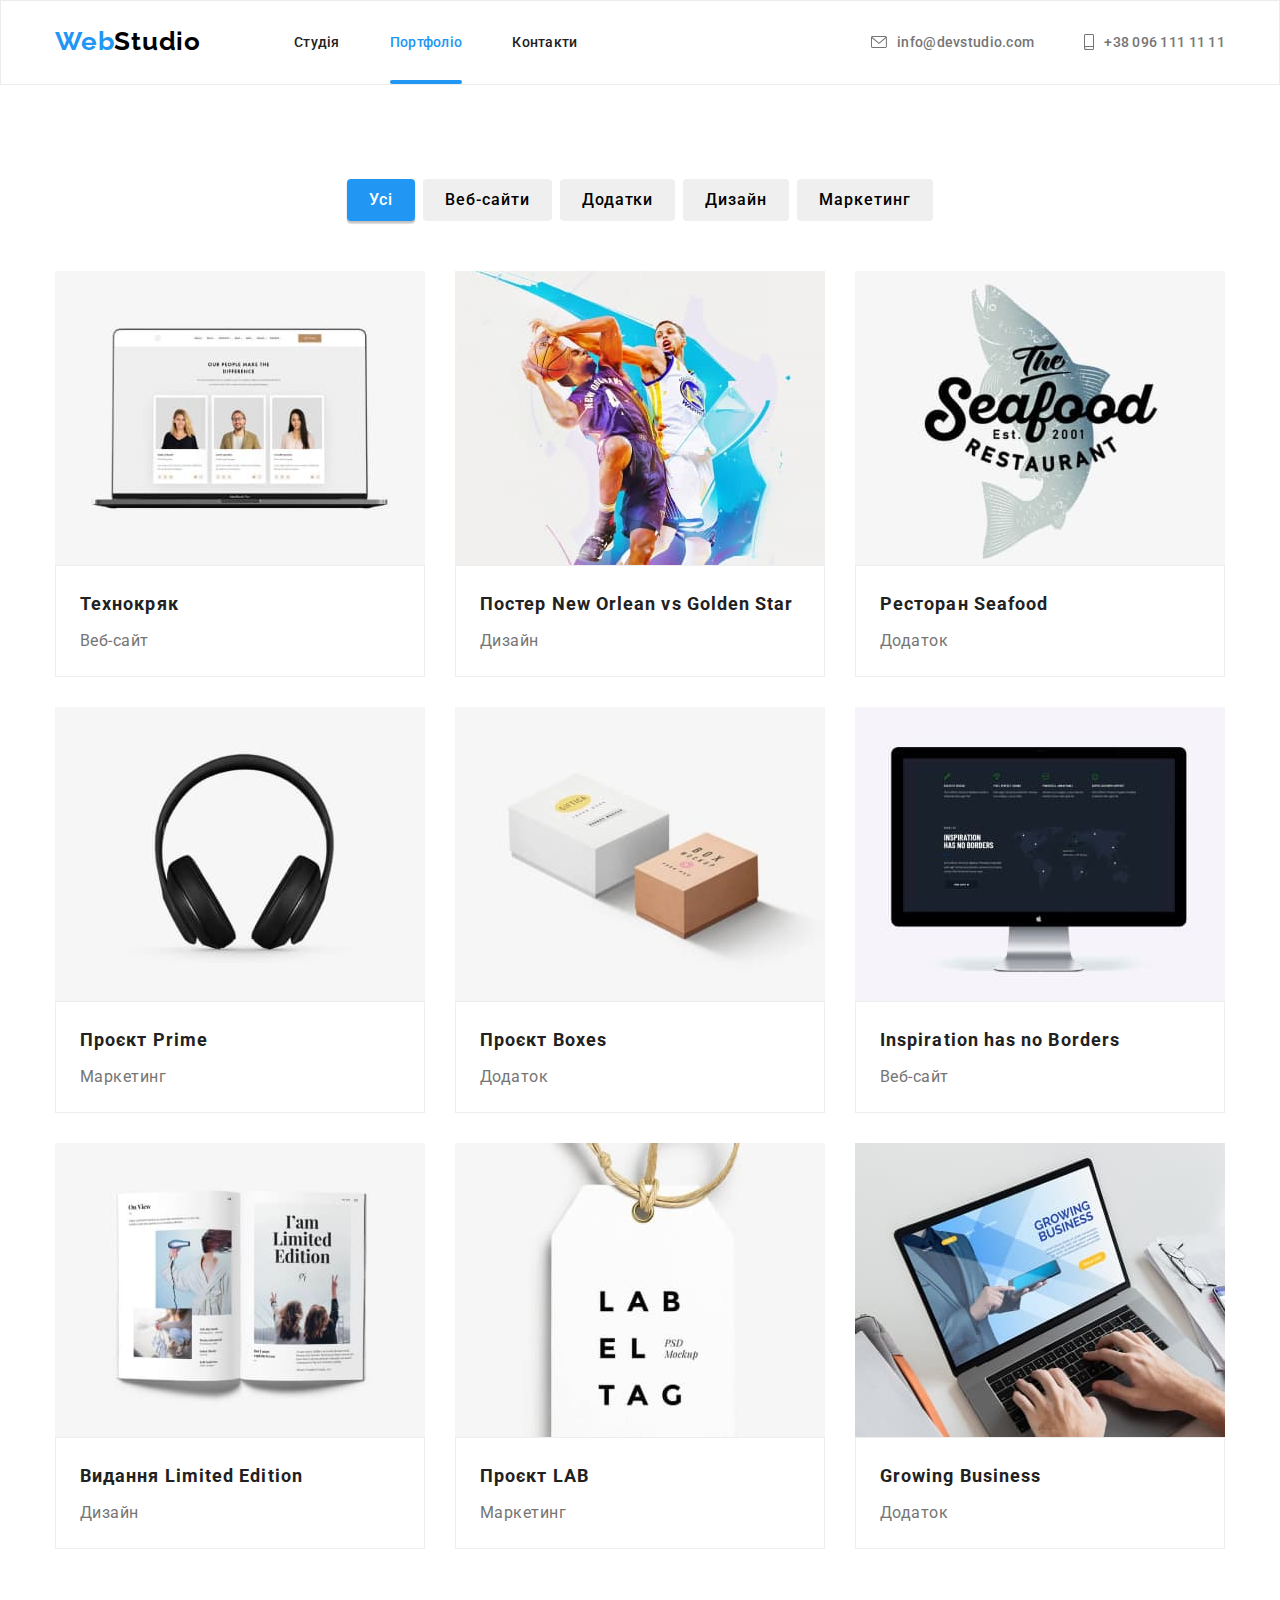
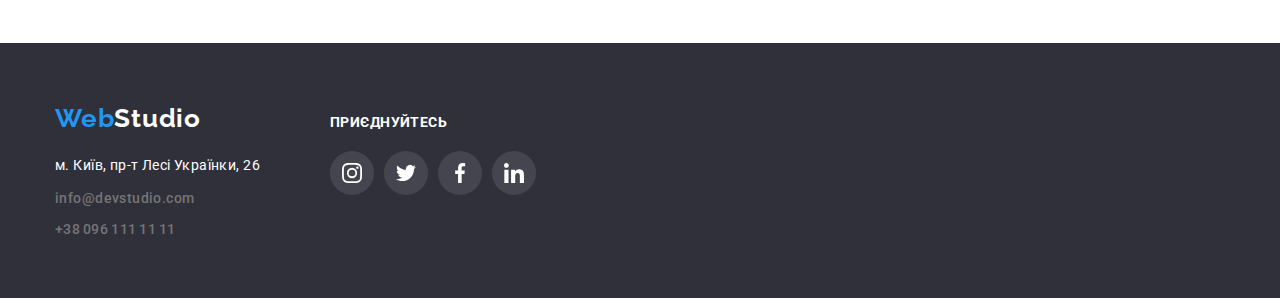
==== portfolio.html @ 1adbc8fd "Initial commit" ====
<!DOCTYPE html>
<html lang="uk">

<head>
    <meta charset="UTF-8">
    <meta http-equiv="X-UA-Compatible" content="IE=edge">
    <meta name="viewport" content="width=device-width, initial-scale=1.0">
    <title>Portfolio</title>
    <link rel="stylesheet" href="https://cdn.jsdelivr.net/npm/modern-normalize@1.1.0/modern-normalize.min.css">
    <link rel="preconnect" href="https://fonts.googleapis.com">
    <link rel="preconnect" href="https://fonts.gstatic.com" crossorigin>
    <link
        href="https://fonts.googleapis.com/css2?family=Raleway:wght@700&family=Roboto:wght@400;500;700;900&display=swap"
        rel="stylesheet">
    <link rel="stylesheet" href="./css/styles.css">
</head>

<body>
    <header class="page-header">
        <div class="container page-header-container">
            <nav class="page-nav">
                <a href="./index.html" class="logo-header link">Web<span class="logo-header-studio">Studio</span></a>
                <ul class="menu list">
                    <li class="menu-item">
                        <a href="./index.html" class="menu-link link">Студія</a>
                    </li>
                    <li class="menu-item">
                        <a href="./portfolio.html" class="menu-link link current">Портфоліо</a>
                    </li>
                    <li class="menu-item">
                        <a href="#" class="menu-link link">Контакти</a>
                    </li>
                </ul>
            </nav>
            <ul class="list list-header">
                <li>
                    <a href="mailto:info@devstudio.com" class="mail link">
                        <svg class="mail-svg" width="16" height="12">
                            <use href="./images/sprite.svg#icon-envelope"></use>
                        </svg>info@devstudio.com</a>
                </li>
                <li>
                    <a href="tel:+380961111111" class="phone link">
                        <svg class="phone-svg" width="10" height="16">
                            <use href="./images/sprite.svg#icon-smartphone"></use>
                        </svg>+38 096 111 11 11</a>
                </li>
            </ul>
        </div>
    </header>
    <main>
        <!--Main Section-->
        <section class="section">
            <!--This Header will be hidden-->
            <div class="container">
                <h1 class="visually-hidden">Портфоліо проектів</h1>
                <ul class="filters list">
                    <li><button class="open-btn current" type="button">Усі</button></li>
                    <li><button class="open-btn btn-portfolio" type="button">Веб-сайти</button></li>
                    <li><button class="open-btn btn-portfolio" type="button">Додатки</button></li>
                    <li><button class="open-btn btn-portfolio" type="button">Дизайн</button></li>
                    <li><button class="open-btn btn-portfolio" type="button">Маркетинг</button></li>
                </ul>
                <ul class="cards-portfolio-list list">
                    <li class="portfolio-item">
                        <a href="#" class="list-portfolio">
                            <div class="img-portfolio-wrapper">
                                <img src="./images/portfolio/project1.jpg" alt="Фото і дані трьох девелоперів"
                                    width="370">
                                <p class="overlay">
                                    Ресурс пропонує комплексні пропозиції з різним рівнем функціоналу та сервісів.
                                    Все це дозволить відвідувачу отримати вичерпні відомості про компанію чи приватну
                                    особу.
                                </p>
                            </div>
                            <div class="portfolio-item-title">
                                <h3 class="portfolio-header">Технокряк</h3>
                                <p class="potfolio-href">Веб-сайт</p>
                            </div>
                        </a>
                    </li>
                    <li class="portfolio-item">
                        <a href="#" class="list-portfolio">
                            <div class="img-portfolio-wrapper">
                                <img src="./images/portfolio/project2.jpg" alt="Два баскетболісти" width="370">
                                <p class="overlay">
                                    Ресурс пропонує комплексні пропозиції з різним рівнем функціоналу та сервісів.
                                    Все це дозволить відвідувачу отримати вичерпні відомості про компанію чи приватну
                                    особу.
                                </p>
                            </div>
                            <div class="portfolio-item-title">
                                <h3 class="portfolio-header">Постер New Orlean vs Golden Star</h3>
                                <p class="potfolio-href">Дизайн</p>
                            </div>
                        </a>
                    </li>
                    <li class="portfolio-item">
                        <a href="#" class="list-portfolio">
                            <div class="img-portfolio-wrapper">
                                <img src="./images/portfolio/project3.jpg" alt="Логотип ресторану" width="370">
                                <p class="overlay">
                                    Ресурс пропонує комплексні пропозиції з різним рівнем функціоналу та сервісів.
                                    Все це дозволить відвідувачу отримати вичерпні відомості про компанію чи приватну
                                    особу.
                                </p>
                            </div>
                            <div class="portfolio-item-title">
                                <h3 class="portfolio-header">Ресторан Seafood</h3>
                                <p class="potfolio-href">Додаток</p>
                            </div>
                        </a>
                    </li>
                    <li class="portfolio-item">
                        <a href="#" class="list-portfolio">
                            <div class="img-portfolio-wrapper">
                                <img src="./images/portfolio/project4.jpg" alt="Зображення навушників" width="370">
                                <p class="overlay">
                                    Ресурс пропонує комплексні пропозиції з різним рівнем функціоналу та сервісів.
                                    Все це дозволить відвідувачу отримати вичерпні відомості про компанію чи приватну
                                    особу.
                                </p>
                            </div>
                            <div class="portfolio-item-title">
                                <h3 class="portfolio-header">Проєкт Prime</h3>
                                <p class="potfolio-href">Маркетинг</p>
                            </div>
                        </a>
                    </li>
                    <li class="portfolio-item">
                        <a href="#" class="list-portfolio">
                            <div class="img-portfolio-wrapper">
                                <img src="./images/portfolio/project5.jpg" alt="Зображення коробок" width="370">
                                <p class="overlay">
                                    Ресурс пропонує комплексні пропозиції з різним рівнем функціоналу та сервісів.
                                    Все це дозволить відвідувачу отримати вичерпні відомості про компанію чи приватну
                                    особу.
                                </p>
                            </div>
                            <div class="portfolio-item-title">
                                <h3 class="portfolio-header">Проєкт Boxes</h3>
                                <p class="potfolio-href">Додаток</p>
                            </div>
                        </a>
                    </li>
                    <li class="portfolio-item">
                        <a href="#" class="list-portfolio">
                            <div class="img-portfolio-wrapper">
                                <img src="./images/portfolio/project6.jpg" alt="Зображення монітору" width="370">
                                <p class="overlay">
                                    Ресурс пропонує комплексні пропозиції з різним рівнем функціоналу та сервісів.
                                    Все це дозволить відвідувачу отримати вичерпні відомості про компанію чи приватну
                                    особу.
                                </p>
                            </div>
                            <div class="portfolio-item-title">
                                <h3 class="portfolio-header">Inspiration has no Borders</h3>
                                <p class="potfolio-href">Веб-сайт</p>
                            </div>
                        </a>
                    </li>
                    <li class="portfolio-item">
                        <a href="#" class="list-portfolio">
                            <div class="img-portfolio-wrapper">
                                <img src="./images/portfolio/project7.jpg" alt="Розкрита книга" width="370">
                                <p class="overlay">
                                    Ресурс пропонує комплексні пропозиції з різним рівнем функціоналу та сервісів.
                                    Все це дозволить відвідувачу отримати вичерпні відомості про компанію чи приватну
                                    особу.
                                </p>
                            </div>
                            <div class="portfolio-item-title">
                                <h3 class="portfolio-header">Видання Limited Edition</h3>
                                <p class="potfolio-href">Дизайн</p>
                            </div>
                        </a>
                    </li>
                    <li class="portfolio-item">
                        <a href="#" class="list-portfolio">
                            <div class="img-portfolio-wrapper">
                                <img src="./images/portfolio/project8.jpg" alt="Логотип проекту LAB" width="370">
                                <p class="overlay">
                                    Ресурс пропонує комплексні пропозиції з різним рівнем функціоналу та сервісів.
                                    Все це дозволить відвідувачу отримати вичерпні відомості про компанію чи приватну
                                    особу.
                                </p>
                            </div>
                            <div class="portfolio-item-title">
                                <h3 class="portfolio-header">Проєкт LAB</h3>
                                <p class="potfolio-href">Маркетинг</p>
                            </div>
                        </a>
                    </li>
                    <li class="portfolio-item">
                        <a href="#" class="list-portfolio">
                            <div class="img-portfolio-wrapper">
                                <img src="./images/portfolio/project9.jpg" alt="Людина працює на ноутбуці" width="370">
                                <p class="overlay">
                                    Ресурс пропонує комплексні пропозиції з різним рівнем функціоналу та сервісів.
                                    Все це дозволить відвідувачу отримати вичерпні відомості про компанію чи приватну
                                    особу.
                                </p>
                            </div>
                            <div class="portfolio-item-title">
                                <h3 class="portfolio-header">Growing Business</h3>
                                <p class="potfolio-href">Додаток</p>
                            </div>
                        </a>
                    </li>
                </ul>
            </div>
        </section>
    </main>
    <footer class="footer">
        <div class="container footer-container">
            <div class="footer-list footer-list-address">
                <a href="./index.html" class="logo-footer link">Web<span class="logo-footer-studio">Studio</span></a>
                <address class="address-footer address">
                    <ul class="list">
                        <li class="footer-li"><a class="address-link link" href="https://goo.gl/maps/CPtrU1FHBa2aNyZL9 "
                                target="_blank" rel="noopener noreferrer nofollow">м. Київ, пр-т Лесі
                                Українки, 26</a>
                        <li class="footer-li footer-list"><a href="mailto:info@devstudio.com" class="mail link">
                                info@devstudio.com</a></li>
                        <li class="footer-li"><a href="tel:+380961111111" class="phone link">+38 096 111 11 11</a></li>
                    </ul>
                </address>
            </div>
            <div class="footer-list footer-list-social">
                <h3 class="footer-header">ПРИЄДНУЙТЕСЬ</h3>
                <ul class="social-list list">
                    <li class="social-list-item">
                        <a href="#" class="social-list-item-link social-list-item-link-instagram link-footer">
                            <svg aria-label="іконка інстаграму" class="social-list-icon-footer" width="20" height="20">
                                <use href="./images/sprite.svg#icon-instagram"></use>
                            </svg>
                        </a>
                    </li>
                    <li class="social-list-item">
                        <a href="#" class="social-list-item-link social-list-item-link-twitter link-footer">
                            <svg aria-label="іконка твіттеру" class="social-list-icon-footer" width="20" height="20">
                                <use href="./images/sprite.svg#icon-twitter"></use>
                            </svg>
                        </a>
                    </li>
                    <li class="social-list-item">
                        <a href="#" class="social-list-item-link social-list-item-link-facebook link-footer">
                            <svg aria-label="іконка фейсбуку" class="social-list-icon-footer" width="20" height="20">
                                <use href="./images/sprite.svg#icon-facebook"></use>
                            </svg>
                        </a>
                    </li>
                    <li class="social-list-item">
                        <a href="#" class="social-list-item-link social-list-item-link-linkedin link-footer">
                            <svg aria-label="іконка лінкедіну" class="social-list-icon-footer" width="20" height="20">
                                <use href="./images/sprite.svg#icon-linkedin"></use>
                            </svg>
                        </a>
                    </li>
                </ul>
            </div>
        </div>
    </footer>
</body>

</html>
---- css/styles.css ----
:root {
  --primary-font: "Roboto", sans-serif;
  --secondary-font: "Raleway", sans-serif;
  --primary-text-color-theme-light: #212121;
  --secodary-text-color-theme-light: #757575;
  --primary-text-color-theme-dark: #ffffff;
  --bacground-text-color-theme-dark: #2f303a;
  --accent-color: #2196f3;
  --background-four-color: #f5f4fa;
  --background-color: #f5f5f5;
  --background-color-header: #c4c4c4;
  --svg-icon-color: #afb1b8;
  --background-overlay: rgba(33, 150, 243, 0.9);
  --transition-dur-and-func: 250ms cubic-bezier(0.4, 0, 0.2, 1);
}

/* ===Resetting default styles=== */

h1,
h2,
h3,
p {
  margin-top: 0;
  margin-bottom: 0;
  padding-left: 0;
}

ul {
  margin-top: 0;
  margin-bottom: 0;
  padding-left: 0;
}

/* Text underlining remuving*/
.link,
.list-portfolio {
  text-decoration: none;
}

.list {
  list-style: none;
}

/* Opened tab effect*/
.page-nav .link.current {
  color: var(--accent-color);
}

/* Opened tab effect for buttons*/
.open-btn.current,
.hero-btn.current {
  color: var(--primary-text-color-theme-dark);
  background-color: var(--accent-color);
  box-shadow: 0px 3px 1px rgba(0, 0, 0, 0.1), 0px 1px 2px rgba(0, 0, 0, 0.08),
    0px 2px 2px rgba(0, 0, 0, 0.12);
}

/* Removing line spacing from images for index.html */

img {
  display: block;
  max-width: 100%;
  height: auto;
}

button {
  cursor: pointer;
}

address {
  font-style: normal;
}

body {
  color: var(--secodary-text-color-theme-light);
  font-family: var(--primary-font);
  font-size: 14px;
  line-height: 1.33;
  letter-spacing: 0.02em;
}

.container {
  width: 1200px;
  margin: 0 auto;
  padding-left: 15px;
  padding-right: 15px;
}
/* ===== Projects text&color styles ===== */

/* === Header ===*/
.page-header {
  border: 1px solid #ececec;
}
.page-header-container {
  display: flex;
  align-items: center;
}
.page-nav {
  display: flex;
  align-items: center;
}
.menu {
  display: flex;
  column-gap: 50px;
  align-items: center;
}
.list-header {
  display: flex;
  column-gap: 50px;
  margin-left: auto;
}
.phone-svg,
.mail-svg {
  fill: currentColor;
  margin-right: 10px;
}

/* Logo blu part */
.logo-header {
  font-family: "Raleway", sans-serif;
  font-weight: 700;
  font-size: 26px;
  line-height: 1.19;
  letter-spacing: 0.03em;
  color: var(--accent-color);
  margin-right: 93px;
  padding-top: 24px;
  padding-bottom: 25px;
}

/* Logo black part */
.logo-header-studio {
  font-family: "Raleway";
  font-weight: 700;
  font-size: 26px;
  line-height: 1.19;
  letter-spacing: 0.03em;
  color: #000000;
}

/* Header hidding */
.visually-hidden {
  position: absolute;
  white-space: nowrap;
  width: 1px;
  height: 1px;
  overflow: hidden;
  border: 0;
  padding: 0;
  clip: rect(0 0 0 0);
  clip-path: inset(50%);
  margin: -1px;
}

.menu-link {
  font-weight: 500;
  color: var(--primary-text-color-theme-light);
  transition: color var(--transition-dur-and-func);
  position: relative;
  display: inline-block;
  padding-top: 32px;
  padding-bottom: 32px;
}

.menu-link:hover,
.menu-link:focus {
  color: var(--accent-color);
}
.menu-link.current::after {
  content: "";
  position: absolute;
  width: 100%;
  height: 4px;
  bottom: 0;
  left: 0;
  border-radius: 2px;
  background-color: currentColor;
}
.mail {
  display: flex;
  align-items: center;
  font-weight: 500;
  font-size: 14px;
  color: var(--secodary-text-color-theme-light);
  transition: color var(--transition-dur-and-func);
}

.mail:hover,
.mail:focus {
  color: var(--accent-color);
}

.phone {
  display: flex;
  align-items: center;
  font-weight: 500;
  font-size: 14px;
  color: var(--secodary-text-color-theme-light);
  transition: color var(--transition-dur-and-func);
}

.phone:hover,
.phone:focus {
  color: var(--accent-color);
}

/* ======= Hero ======= */

.hero {
  padding-top: 200px;
  padding-bottom: 200px;
  max-width: 1600px;
  margin: 0 auto;
  text-align: center;
  background-color: var(--background-color-header);
  background-image: linear-gradient(
      rgba(47, 48, 58, 0.4),
      rgba(47, 48, 58, 0.4)
    ),
    url(../images/hero.jpg);
  background-repeat: no-repeat;
  background-position: center;
  background-size: cover;
}

.main-header {
  width: 696px;
  font-weight: 900;
  font-size: 44px;
  line-height: 1.36;
  text-align: center;
  letter-spacing: 0.06em;
  text-transform: uppercase;
  color: var(--primary-text-color-theme-dark);
  margin-left: auto;
  margin-right: auto;
  margin-bottom: 30px;
}

/* Buttons */
.hero-btn {
  font-weight: 700;
  font-size: 16px;
  line-height: 1.88;
  text-align: center;
  letter-spacing: 0.06em;
  box-shadow: 0px 4px 4px rgba(0, 0, 0, 0.15);
  border-radius: 4px;
  border: none;
  padding: 10px 32px;
  min-width: 216px;
  min-height: 50px;
  transition: color var(--transition-dur-and-func),
    background-color var(--transition-dur-and-func);
}

.hero-btn:hover,
.hero-btn:focus {
  color: var(--primary-text-color-theme-dark);
  background-color: var(--accent-color);
}

/* === Benefits section #2 ===*/
/* Section two markup */
.section {
  padding-top: 94px;
  padding-bottom: 94px;
}
.benefits-list {
  display: flex;
}

.benefits-list-item {
  width: 270px;
}
.benefits-list-item:not(:last-child) {
  margin-right: 30px;
}
.benefits-icon {
  display: flex;
  height: 120px;
  justify-content: center;
  align-items: center;
  border-radius: 4px;
  margin-bottom: 30px;
  background-color: var(--background-four-color);
}

.section-two-header {
  font-size: 14px;
  line-height: 1.14;
  margin-bottom: 10px;
  letter-spacing: 0.03em;
  text-transform: uppercase;
  color: var(--primary-text-color-theme-light);
}

.section-two-text {
  line-height: 1.71;
  letter-spacing: 0.03em;
}

/* === Picture Section #3 ===*/

.section-three {
  padding-top: 0px;
}
.section-title {
  font-size: 36px;
  line-height: 1.17;
  margin-bottom: 50px;
  text-align: center;
  letter-spacing: 0.03em;
  color: var(--primary-text-color-theme-light);
}
.picture-list {
  display: flex;
  align-items: center;
  gap: 30px;
}
.section-three-wrapper {
  position: relative;
}
.section-three-header {
  position: absolute;
  bottom: 0;
  width: 100%;
  padding: 27px 0;
  font-weight: 700;
  font-size: 14px;
  line-height: 1.14;
  text-align: center;
  letter-spacing: 0.03em;
  text-transform: uppercase;
  background: rgba(47, 48, 58, 0.8);
  color: var(--primary-text-color-theme-dark);
}
/* === Team Section #4 === */
.section-four {
  background-color: var(--background-four-color);
}
.cards-list {
  display: flex;
  gap: 30px;
}
.team-card {
  box-shadow: 0px 1px 3px rgba(0, 0, 0, 0.12), 0px 1px 1px rgba(0, 0, 0, 0.14),
    0px 2px 1px rgba(0, 0, 0, 0.2);
  border-radius: 0px 0px 4px 4px;
  background-color: var(--primary-text-color-theme-dark);
}
.section-four-manager {
  font-weight: 500;
  font-size: 16px;
  line-height: 1.19;
  text-align: center;
  letter-spacing: 0.03em;
  padding-top: 30px;
  margin-bottom: 10px;
  color: var(--primary-text-color-theme-light);
}

.section-four-position {
  font-size: 16px;
  line-height: 1.19;
  text-align: center;
  letter-spacing: 0.03em;
  margin-bottom: 16px;
}
.social-list {
  display: flex;
  column-gap: 10px;
  justify-content: center;
  padding-bottom: 30px;
}
.social-list-item-link {
  display: flex;
  width: 44px;
  height: 44px;
  border-radius: 50%;
  justify-content: center;
  align-items: center;
  transition: background-color var(--transition-dur-and-func);
}
.social-list-item-link:hover,
.social-list-item-link:focus {
  background-color: var(--accent-color);
}
.social-list-item-link:hover .social-list-icon,
.social-list-item-link:focus .social-list-icon {
  fill: var(--primary-text-color-theme-dark);
}
.social-list-icon {
  fill: var(--svg-icon-color);
  transition: fill var(--transition-dur-and-func);
}
/* ====== Clients section ====== */
.clients-list {
  display: flex;
  column-gap: 30px;
  justify-content: center;
}

.clients-list-item-link:hover,
.clients-list-item-link:focus {
  border: 1px solid var(--accent-color);
}
.clients-list-item-link:hover .clients-list-icon,
.clients-list-item-link:focus .clients-list-icon {
  fill: var(--accent-color);
}
.clients-list-item-link {
  display: flex;
  width: 170px;
  height: 92px;
  justify-content: center;
  align-items: center;
  border: 1px solid var(--svg-icon-color);
  border-radius: 4px;
  transition: border var(--transition-dur-and-func);
}
.clients-list-icon {
  justify-content: center;
  align-items: center;
  fill: var(--svg-icon-color);
  transition: fill var(--transition-dur-and-func);
}
/* ======= Footer =======*/

.footer {
  padding-top: 60px;
  padding-bottom: 60px;
  background-color: var(--bacground-text-color-theme-dark);
}
.footer-container {
  display: flex;
  align-items: baseline;
}
.footer-list-address {
  margin-right: 70px;
}
.address-footer {
  margin-top: 20px;
}
.address-link {
  font-size: 14px;
  line-height: 1.71px;
  letter-spacing: 0.03em;
  color: var(--primary-text-color-theme-dark);
}

/* Logo footer blu*/
.logo-footer {
  font-family: "Raleway", sans-serif;
  font-weight: 700;
  font-size: 26px;
  line-height: 1.2;
  letter-spacing: 0.03em;
  color: var(--accent-color);
}

/* Logo footer white */
.logo-footer-studio {
  font-family: "Raleway", sans-serif;
  font-weight: 700;
  font-size: 26px;
  line-height: 1.19;
  letter-spacing: 0.03em;
  color: var(--primary-text-color-theme-dark);
}
.footer-li:not(:last-child) {
  margin-bottom: 9px;
  line-height: 1.7;
  letter-spacing: 0.03em;
}

.footer-header {
  font-size: 14px;
  line-height: 1.14;
  margin-bottom: 20px;
  letter-spacing: 0.03em;
  text-transform: uppercase;
  color: var(--primary-text-color-theme-dark);
}
.link-footer {
  background-color: rgba(255, 255, 255, 0.1);
}
.social-list-icon-footer {
  fill: var(--primary-text-color-theme-dark);
}
.footer .social-list {
  padding-bottom: 0;
}
/* ======= Portfolio ======= */

.list-portfolio {
  display: block;
  color: var(--secodary-text-color-theme-light);
  transition: box-shadow var(--transition-dur-and-func);
}
.list-portfolio:hover,
.list-portfolio:focus {
  box-shadow: 0px 1px 1px rgba(0, 0, 0, 0.12), 0px 4px 4px rgba(0, 0, 0, 0.06),
    1px 4px 6px rgba(0, 0, 0, 0.16);
}
.portfolio-header {
  font-size: 18px;
  line-height: 2;
  letter-spacing: 0.06em;
  margin-bottom: 4px;
  color: var(--primary-text-color-theme-light);
}
.potfolio-href {
  font-weight: 400;
  font-size: 16px;
  line-height: 1.88;
  letter-spacing: 0.03em;
}

.filters {
  display: flex;
  gap: 8px;
  justify-content: center;
  margin-bottom: 50px;
}
.open-btn:hover,
.open-btn:focus {
  color: var(--primary-text-color-theme-dark);
  background-color: var(--accent-color);
  box-shadow: 0px 3px 1px rgba(0, 0, 0, 0.1), 0px 1px 2px rgba(0, 0, 0, 0.08),
    0px 2px 2px rgba(0, 0, 0, 0.12);
}
.open-btn {
  font-weight: 500;
  font-size: 16px;
  line-height: 1.88;
  align-items: center;
  text-align: center;
  letter-spacing: 0.06em;
  border-radius: 4px;
  border: none;
  padding: 6px 22px;
  transition: color var(--transition-dur-and-func),
    background-color var(--transition-dur-and-func),
    box-shadow var(--transition-dur-and-func);
}
/* .btn-portfolio {
  transition: box-shadow var(--transition-dur-and-func);
} */
/* .btn-portfolio:hover,
.btn-portfolio:focus {
  box-shadow: 0px 3px 1px rgba(0, 0, 0, 0.1), 0px 1px 2px rgba(0, 0, 0, 0.08),
    0px 2px 2px rgba(0, 0, 0, 0.12);
} */
.cards-portfolio-list {
  display: flex;
  flex-wrap: wrap;
  gap: 30px;
}
.portfolio-item {
  width: calc((100% - 60px) / 3);
}
.portfolio-item-title {
  padding: 20px 24px;
  border: 1px solid #eeeeee;
}
.overlay {
  position: absolute;
  top: 0;
  left: 0;
  width: 100%;
  height: 101%;
  font-weight: 400;
  font-size: 18px;
  line-height: 1.56;
  letter-spacing: 0.03em;
  padding: 63px 24px;
  overflow: auto;
  transform: translateY(100%);
  transition: transform var(--transition-dur-and-func);
  color: var(--primary-text-color-theme-dark);
  background-color: var(--background-overlay);
}
.img-portfolio-wrapper {
  position: relative;
  overflow: hidden;
}
.list-portfolio:hover .overlay,
.list-portfolio:focus .overlay {
  transform: translateY(0%);
}

/* ======= Modal window ======= */
.backdrop {
  position: fixed;
  top: 0;
  left: 0;
  width: 100%;
  height: 100%;
  background-color: rgba(0, 0, 0, 0.2);
  z-index: 100;
  transition: opacity var(--transition-dur-and-func),
    visibility var(--transition-dur-and-func);
}
.backdrop.is-hidden {
  visibility: hidden;
  opacity: 0;
  pointer-events: none;
}
.modal {
  position: absolute;
  top: 50%;
  left: 50%;
  transform: translate(-50%, -50%);
  width: 528px;
  height: 581px;
  background-color: var(--primary-text-color-theme-dark);
  box-shadow: 0px 1px 3px rgba(0, 0, 0, 0.12), 0px 1px 1px rgba(0, 0, 0, 0.14),
    0px 2px 1px rgba(0, 0, 0, 0.2);
  border-radius: 4px;
}
.modal-close-btn {
  position: absolute;
  top: 8px;
  right: 8px;
  display: flex;
  align-items: center;
  justify-content: center;
  width: 30px;
  height: 30px;
  border-radius: 50%;
  background-color: transparent;
  border: 1px solid rgba(0, 0, 0, 0.1);
  padding: 0;
}
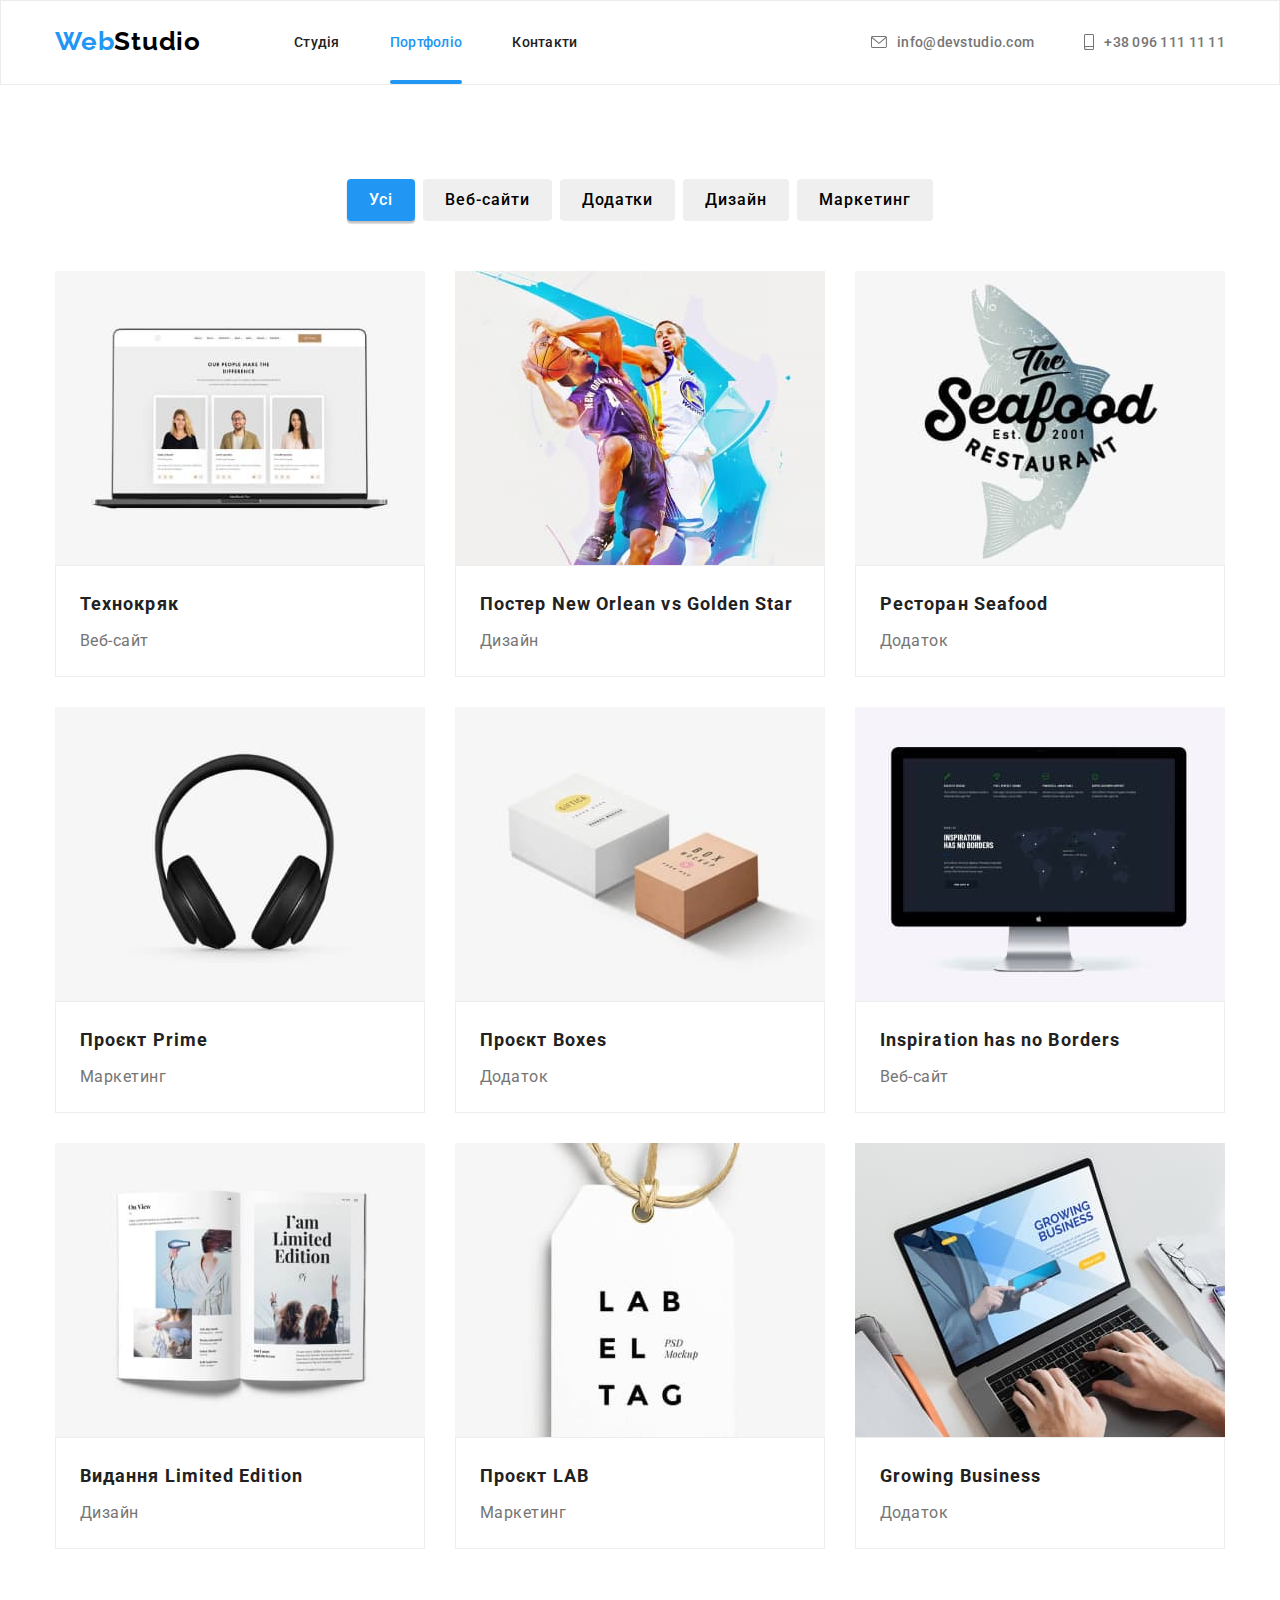
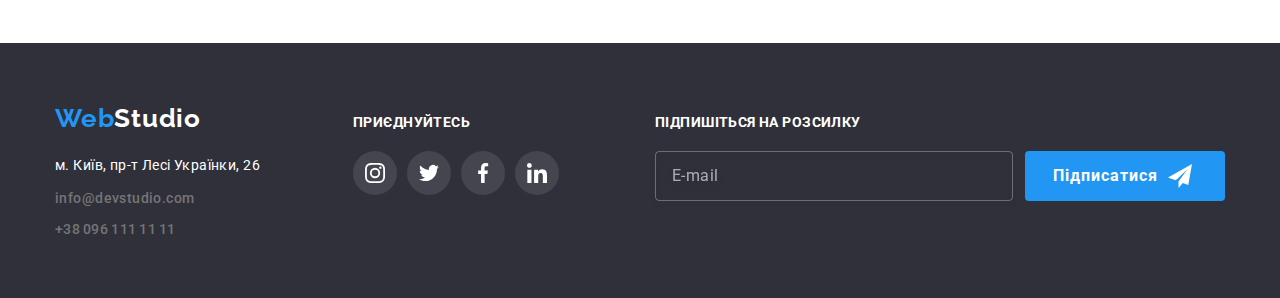
==== commit a156ea84: "HW#6" ====
--- a/portfolio.html
+++ b/portfolio.html
@@ -259,6 +259,19 @@
                     </li>
                 </ul>
             </div>
+            <div class="footer-list footer-list-input">
+                <p class="footer-list-input-title">Підпишіться на розсилку</p>
+                <form class="footer-form">
+                    <label>
+                        <input type="email" name="user_email" class="footer-email-input" placeholder="E-mail">
+                    </label>
+                    <button type="submit" class="footer-form-submit">Підписатися
+                        <svg class="footer-submit-icon" width="24px" height="24px">
+                            <use href="./images/sprite.svg#icon-send"></use>
+                        </svg>
+                    </button>
+                </form>
+            </div>
         </div>
     </footer>
 </body>
--- a/css/styles.css
+++ b/css/styles.css
@@ -425,7 +425,7 @@
   fill: var(--svg-icon-color);
   transition: fill var(--transition-dur-and-func);
 }
-/* ======= Footer =======*/
+/* ========== FOOTER ==========*/
 
 .footer {
   padding-top: 60px;
@@ -437,7 +437,7 @@
   align-items: baseline;
 }
 .footer-list-address {
-  margin-right: 70px;
+  margin-right: 93px;
 }
 .address-footer {
   margin-top: 20px;
@@ -491,7 +491,72 @@
 .footer .social-list {
   padding-bottom: 0;
 }
-/* ======= Portfolio ======= */
+.footer-list-input {
+  margin-left: auto;
+}
+.footer-list-input-title {
+  font-weight: 700;
+  font-size: 14px;
+  line-height: 1.14;
+  letter-spacing: 0.03em;
+  text-transform: uppercase;
+  color: var(--primary-text-color-theme-dark);
+  margin-bottom: 20px;
+}
+.footer-form {
+  display: flex;
+}
+.footer-email-input {
+  min-width: 358px;
+  height: 50px;
+  padding-left: 16px;
+  background-color: transparent;
+  color: var(--primary-text-color-theme-dark);
+  border: 1px solid rgba(255, 255, 255, 0.3);
+  filter: drop-shadow(0px 4px 4px rgba(0, 0, 0, 0.15));
+  border-radius: 4px;
+}
+.footer-email-input::placeholder {
+  font-weight: 400;
+  font-size: 16px;
+  line-height: 1.25;
+  display: flex;
+  align-items: center;
+  letter-spacing: 0.03em;
+  color: rgba(255, 255, 255, 0.6);
+}
+.footer-form-submit {
+  width: 200px;
+  height: 50px;
+  font-weight: 700;
+  font-size: 16px;
+  line-height: 1.88;
+  display: flex;
+  align-items: center;
+  text-align: center;
+  letter-spacing: 0.06em;
+  color: var(--primary-text-color-theme-dark);
+  border: transparent;
+  border-radius: 4px;
+  margin-left: 12px;
+  padding: 10px 28px;
+  background-color: var(--accent-color);
+}
+.footer-submit-icon {
+  margin-left: 10px;
+  fill: var(--primary-text-color-theme-dark);
+}
+.footer-form-submit:hover,
+.footer-form-submit:focus {
+  /* outline: none; */
+  box-shadow: 0px 4px 4px rgba(0, 0, 0, 0.15);
+}
+.footer-email-input:focus {
+  /* outline: none; */
+}
+/* ========== /FOOTER ============ */
+
+/* ========== PORTFOLIO ========== */
 
 .list-portfolio {
   display: block;
@@ -544,14 +609,6 @@
     background-color var(--transition-dur-and-func),
     box-shadow var(--transition-dur-and-func);
 }
-/* .btn-portfolio {
-  transition: box-shadow var(--transition-dur-and-func);
-} */
-/* .btn-portfolio:hover,
-.btn-portfolio:focus {
-  box-shadow: 0px 3px 1px rgba(0, 0, 0, 0.1), 0px 1px 2px rgba(0, 0, 0, 0.08),
-    0px 2px 2px rgba(0, 0, 0, 0.12);
-} */
 .cards-portfolio-list {
   display: flex;
   flex-wrap: wrap;
@@ -589,8 +646,9 @@
 .list-portfolio:focus .overlay {
   transform: translateY(0%);
 }
-
-/* ======= Modal window ======= */
+/* ===============/PORTFOLIO ============== */
+
+/* =============== BACKDROP ============ */
 .backdrop {
   position: fixed;
   top: 0;
@@ -607,6 +665,9 @@
   opacity: 0;
   pointer-events: none;
 }
+/* =============== /BACKDROP ============ */
+
+/* =============== MODAL WINDOW ========= */
 .modal {
   position: absolute;
   top: 50%;
@@ -614,6 +675,7 @@
   transform: translate(-50%, -50%);
   width: 528px;
   height: 581px;
+  padding: 40px;
   background-color: var(--primary-text-color-theme-dark);
   box-shadow: 0px 1px 3px rgba(0, 0, 0, 0.12), 0px 1px 1px rgba(0, 0, 0, 0.14),
     0px 2px 1px rgba(0, 0, 0, 0.2);
@@ -633,3 +695,150 @@
   border: 1px solid rgba(0, 0, 0, 0.1);
   padding: 0;
 }
+.modal-close-icon {
+  transition: fill var(--transition-dur-and-func);
+}
+.modal-close-btn:hover .modal-close-icon,
+.modal-close-btn:focus .modal-close-icon {
+  fill: var(--accent-color);
+}
+/* =============== /MODAL WINDOW ========= */
+
+/* =============== MODAL FORM ========= */
+.modal-form-title {
+  font-weight: 700;
+  font-size: 20px;
+  line-height: 1.15;
+  text-align: center;
+  letter-spacing: 0.03em;
+  margin-bottom: 12px;
+  color: var(--primary-text-color-theme-light);
+}
+
+.modal-form {
+  display: flex;
+  flex-direction: column;
+}
+.modal-form-input-desc {
+  display: block;
+  font-weight: 400;
+  font-size: 12px;
+  line-height: 1.17;
+  letter-spacing: 0.01em;
+  margin-bottom: 3px;
+  color: var(--secodary-text-color-theme-light);
+}
+.modal-form-field {
+  margin-bottom: 10px;
+}
+.modal-form-input {
+  width: 100%;
+  height: 40px;
+  padding-left: 42px;
+  border: 1px solid rgba(33, 33, 33, 0.2);
+  border-radius: 4px;
+  transition: border-color var(--transition-dur-and-func);
+}
+.modal-form-input:focus {
+  outline: none;
+  border-color: var(--accent-color);
+}
+.modal-form-input-wrapper {
+  position: relative;
+  display: block;
+}
+.modal-form-input-icon {
+  position: absolute;
+  top: 50%;
+  left: 12px;
+  transform: translateY(-50%);
+  transition: fill var(--transition-dur-and-func);
+}
+.modal-form-input:focus + .modal-form-input-icon {
+  fill: var(--accent-color);
+}
+.modal-form-field-desc {
+  margin-bottom: 20px;
+}
+.modal-form-message {
+  width: 100%;
+  height: 120px;
+  resize: none;
+  padding: 12px 16px;
+  border: 1px solid rgba(33, 33, 33, 0.2);
+  border-radius: 4px;
+  transition: border-color var(--transition-dur-and-func);
+}
+.modal-form-message::placeholder {
+  font-weight: 400;
+  font-size: 12px;
+  line-height: 1.17;
+  letter-spacing: 0.01em;
+  color: rgba(117, 117, 117, 0.5);
+}
+.modal-form-message:focus {
+  outline: none;
+  border-color: var(--accent-color);
+}
+.modal-form-check-field {
+  display: flex;
+  align-items: center;
+  margin-bottom: 30px;
+}
+.modal-form-own-checkbox {
+  border: 2px solid var(--primary-text-color-theme-light);
+  border-radius: 2px;
+  fill: transparent;
+  cursor: pointer;
+  margin-right: 8px;
+  transition: fill var(--transition-dur-and-func),
+    background-color var(--transition-dur-and-func);
+}
+
+.modal-form-check:checked + .modal-form-own-checkbox {
+  background-color: var(--accent-color);
+  fill: var(--primary-text-color-theme-dark);
+  border: none;
+}
+.modal-form-check:focus + .modal-form-own-checkbox {
+  box-shadow: 0 0 0 2px rgba(0, 0, 0, 0.25);
+}
+.modal-form-own-checkbox-desc {
+  font-weight: 400;
+  font-size: 14px;
+  line-height: 1.71;
+  letter-spacing: 0.03em;
+  color: var(--secodary-text-color-theme-light);
+}
+.modal-form-own-checkbox-user {
+  font-weight: 400;
+  font-size: 14px;
+  line-height: 1.71;
+  letter-spacing: 0.03em;
+  text-decoration-line: underline;
+  color: var(--accent-color);
+}
+.modal-form-submit {
+  font-weight: 700;
+  font-size: 16px;
+  line-height: 1.88;
+  text-align: center;
+  align-self: center;
+  letter-spacing: 0.06em;
+  box-shadow: 0px 4px 4px rgba(0, 0, 0, 0.15);
+  border-radius: 4px;
+  border: none;
+  padding: 10px 52px;
+  min-width: 200px;
+  min-height: 50px;
+  color: var(--primary-text-color-theme-dark);
+  background-color: var(--accent-color);
+  transition: color var(--transition-dur-and-func),
+    background-color var(--transition-dur-and-func);
+}
+.modal-form-submit:hover,
+.modal-form-submit:focus {
+  color: var(--primary-text-color-theme-dark);
+  background-color: var(--accent-color);
+}
+/* =============== /MODAL FORM ========= */
